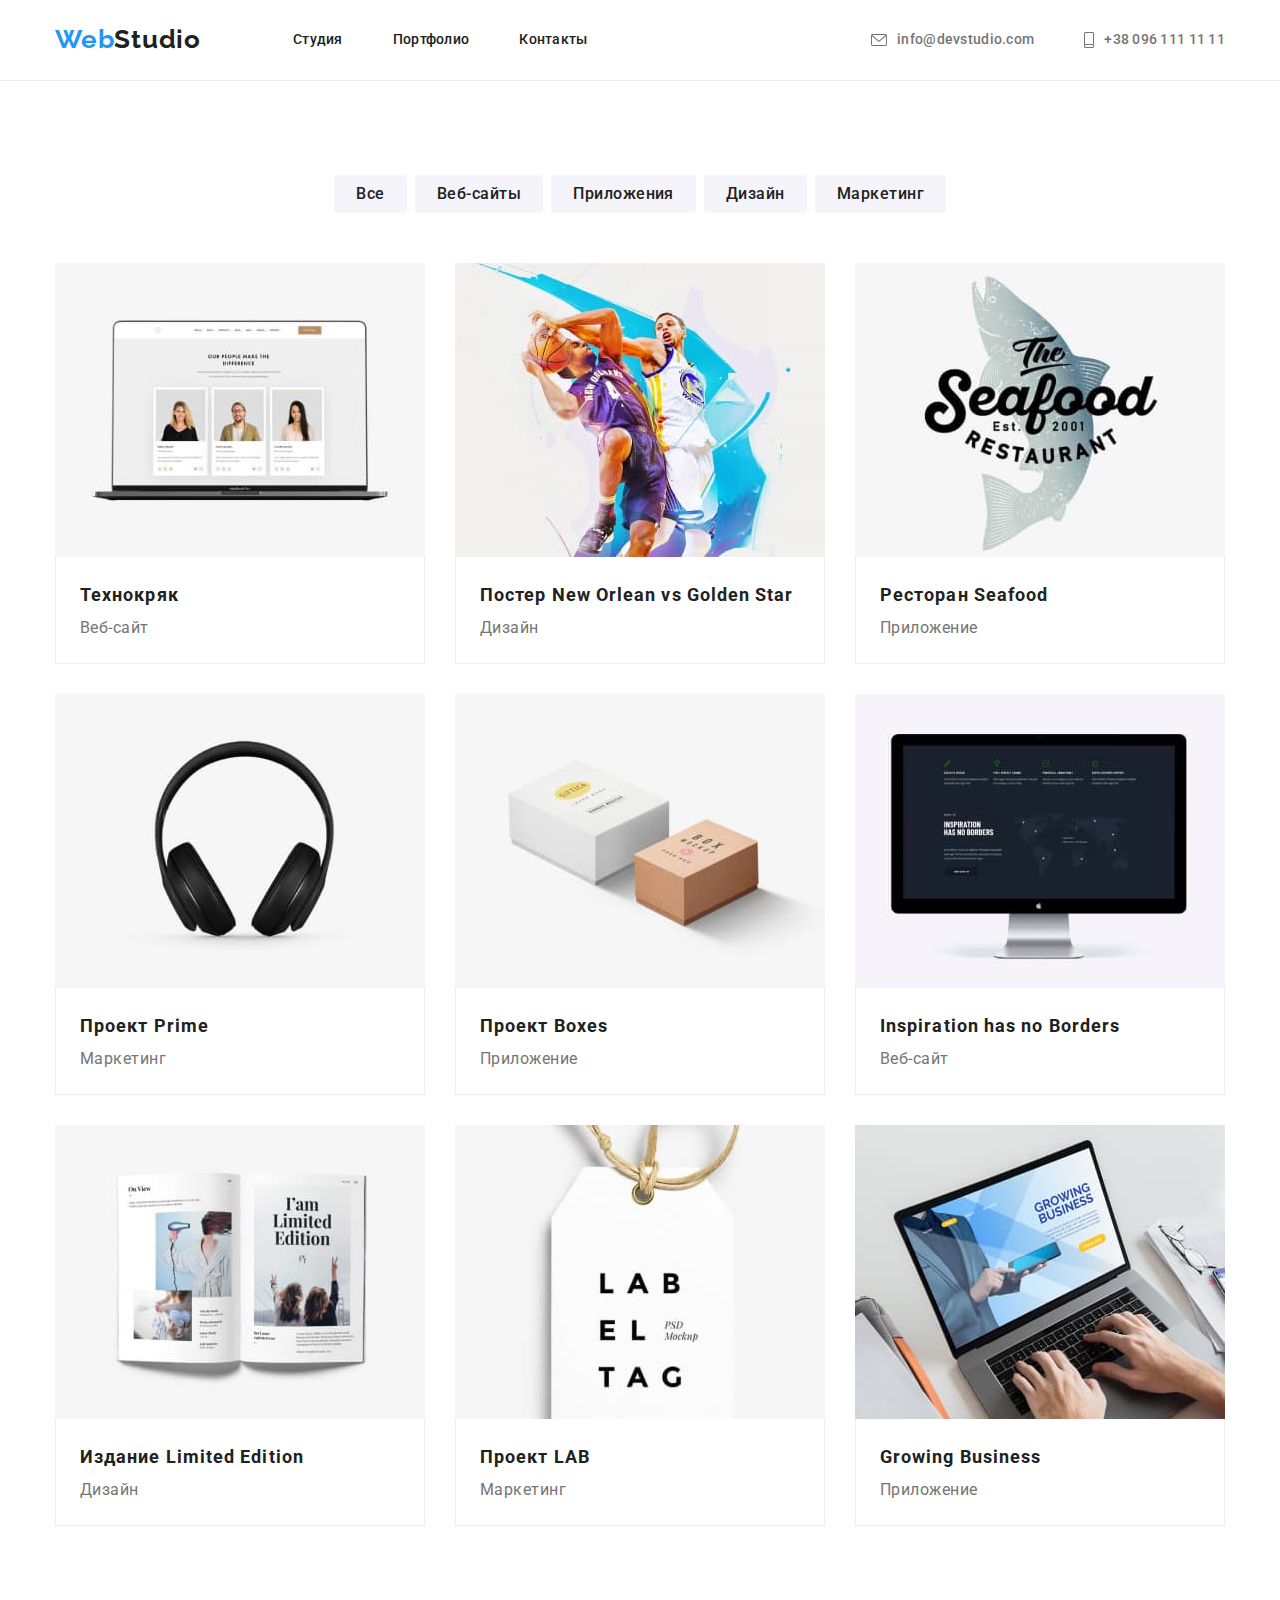
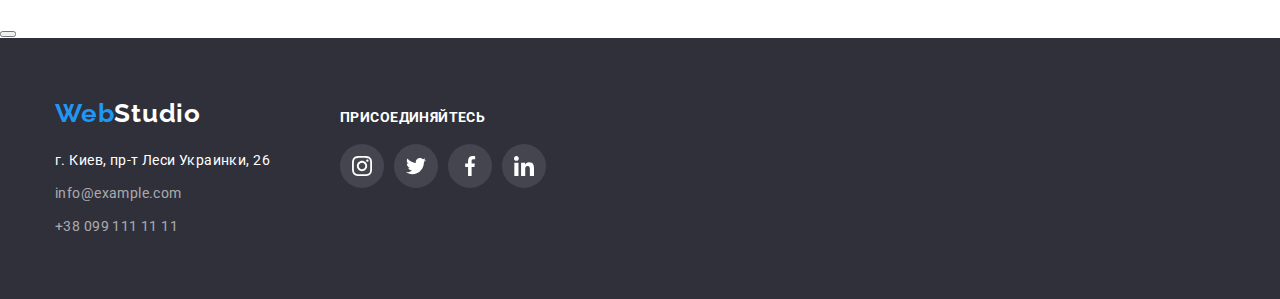
==== portfolio.html @ 3df32dc7 "работа с прошлых дз" ====
<!DOCTYPE html>
<html lang="ru">
<head>
    <meta charset="UTF-8">
    <meta http-equiv="X-UA-Compatible" content="IE=edge">
    <meta name="viewport" content="width=device-width, initial-scale=1.0">
    <title>Document</title>
    <link rel="preconnect" href="https://fonts.googleapis.com" />
    <link rel="preconnect" href="https://fonts.gstatic.com" crossorigin />
    <link
      href="https://fonts.googleapis.com/css2?family=Raleway:wght@700&family=Roboto:wght@400;500;700;900&display=swap"
      rel="stylesheet"
    />
    <link
      rel="stylesheet"
      href="https://cdnjs.cloudflare.com/ajax/libs/modern-normalize/1.1.0/modern-normalize.min.css"
    />
    <link rel="stylesheet" href="css/styles.css" />
</head>
<body>
   <!-- /* -------------------header-------------------------- */ -->
    <header class="header-main">
      <div class="container nav-pos">
        <nav class="list">
          <div class="nav-pos">
            <a href="index.html" lang="en" class="link logo1">
              Web<span class="link logo2">Studio</span>
            </a>
            <ul class="list nav-list">
              <li class="item">
                <a href="index.html" class="link main-link">Студия</a>
              </li>
              <li class="item">
                <a href="portfolio.html" class="link main-link">Портфолио</a>
              </li>
              <li class="item">
                <a href="" class="link main-link">Контакты</a>
              </li>
            </ul>
          </div>
        </nav>
        <ul class="nav-contacts list">
          <li class="item">
            <a class="link nav-mail" href="mailto:info@devstudio.com">
              <svg width="16px" height="20px" class="header-icon">
                <use href="./images/symbol-defs.svg#icon-mail"></use>
              </svg>
              info@devstudio.com</a
            >
          </li>
          <li class="item">
            <a class="link nav-phone" href="tel:+380961111111">
              <svg width="10px" height="16px" class="header-icon">
                <use href="./images/symbol-defs.svg#icon-phone"></use>
              </svg>
              +38 096 111 11 11</a
            >
          </li>
        </ul>
      </div>
    </header>
      <!-- /* -------------------main-------------------------- */ -->
      <main>
          <section class="section">
            <div class=" container">
              <h1 class="portfolio-header visually-hidden">Портфолио</h1>
              <ul class="list btn-list">
                  <li class="item">
                    <button type="button" class="help-btn">Все</button>
                  </li>
                  <li class="item">
                    <button type="button" class="help-btn">Веб-сайты</button>
                  </li>
                  <li class="item">
                    <button type="button" class="help-btn">Приложения</button>
                  </li>
                  <li class="item">
                    <button type="button" class="help-btn">Дизайн</button>
                  </li>
                  <li class="item">
                    <button type="button" class="help-btn">Маркетинг</button>
                  </li>
              </ul>
              <ul class="list help-card-list">
                  <li class="item">
                    <a href="">
                      <img src="images/service1.jpg" alt="Веб-сайт" width="370" class="image">
                      </a><div Class="help-card-align">
                      <h2 class="list-item-title">Технокряк</h2>
                    <p class="list-item-text">Веб-сайт</p> 
                  </div>
                  </li>
                  <li class="item">
                    <a href="">
                    <img src="images/service2.jpg" alt="Дизайн" width="370">
                    </a><div Class="help-card-align">
                    <h2 class="list-item-title">Постер New Orlean vs Golden Star</h2>
                    <p class="list-item-text">Дизайн</p>
                    </div>
                  </li> 
                  <li class="item">
                    <a href="">
                    <img src="images/service3.jpg" alt="Приложение" width="370">
                    </a><div Class="help-card-align">
                    <h2 class="list-item-title">Ресторан Seafood</h2>
                    <p class="list-item-text">Приложение</p>
                    </div>
                  </li> 
                  <li class="item">
                    <a href="">
                    <img src="images/service4.jpg" alt="Маркетинг" width="370">
                    </a><div Class="help-card-align">
                    <h2 class="list-item-title">Проект Prime</h2>
                    <p class="list-item-text">Маркетинг</p>
                    </div>
                  </li> 
                  <li class="item">
                    <a href="">
                    <img src="images/service5.jpg" alt="Приложение" width="370">
                    </a><div Class="help-card-align">
                    <h2 class="list-item-title">Проект Boxes</h2>
                    <p class="list-item-text">Приложение</p>
                    </div>
                    </li> 
                  <li class="item">
                    <a href="">
                    <img src="images/service6.jpg" alt="Веб-сайт" width="370">
                    </a><div Class="help-card-align">
                    <h2 class="list-item-title">Inspiration has no Borders</h2>
                    <p class="list-item-text">Веб-сайт</p>
                    </div>
                  </li> 
                  <li class="item">
                    <a href="">
                    <img src="images/service7.jpg" alt="Дизайн" width="370">
                    </a>
                    <div Class="help-card-align">
                    <h2 class="list-item-title">Издание Limited Edition</h2>
                    <p class="list-item-text">Дизайн</p>
                  </div>
                  </li> 
                  <li class="item">
                    <a href="">
                    <img src="images/service8.jpg" alt="Маркетинг" width="370">
                    </a>
                    <div Class="help-card-align">
                    <h2 class="list-item-title">Проект LAB</h2>
                    <p class="list-item-text">Маркетинг</p>
                    </div>
                  </li> 
                  <li class="item">
                    <a href="">
                    <img src="images/service9.jpg" alt="Приложение" width="370">
                    </a><div Class="help-card-align">
                    <h2 class="list-item-title">Growing Business</h2>
                    <p class="list-item-text">Приложение</p>
                    </div>
              </ul>
            </div>
          </section>
        <button type="button">
      </main>
      <!-- /* -------------------footer-------------------------- */ -->
      <footer class="footer">
      <div class="container footer-items">
        <div class="footer-inf">
          <a href="index.html" lang="en" class="link logo1">
            Web<span class="link logo3">Studio</span>
          </a>
          <address class="footer-address">
            <ul class="list address-margin">
              <li class="item">
                <p>г. Киев, пр-т Леси Украинки, 26</p>
              </li>
              <li class="item">
                <a class="footer-info link" href="mailto:info@example.com"
                  >info@example.com</a
                >
              </li>
              <li class="item">
                <a class="footer-info link" href="tel:+380991111111"
                  >+38 099 111 11 11</a
                >
              </li>
            </ul>
          </address>
        </div>
        <div>
          <h3 class="footer-social-title">ПРИСОЕДИНЯЙТЕСЬ</h3>
          <ul class="team-social social-list list">
            <li class="social-item">
              <a href="" class="social-link footer-social-link link">
                <svg class="social-icon" width="20px" height="20px">
                  <use href="./images/symbol-defs.svg#icon-instagram"></use>
                </svg>
              </a>
            </li>
            <li class="social-item">
              <a href="" class="social-link footer-social-link link">
                <svg class="social-icon" width="20px" height="20px">
                  <use href="./images/symbol-defs.svg#icon-twitter"></use>
                </svg>
              </a>
            </li>
            <li class="social-item">
              <a href="" class="social-link footer-social-link link">
                <svg class="social-icon" width="20px" height="20px">
                  <use href="./images/symbol-defs.svg#icon-facebook"></use>
                </svg>
              </a>
            </li>
            <li class="social-item">
              <a href="" class="social-link footer-social-link link">
                <svg class="social-icon" width="20px" height="20px">
                  <use href="./images/symbol-defs.svg#icon-linkedin"></use>
                </svg>
              </a>
            </li>
          </ul>
        </div>
      </div>
    </footer>
</body>
</html>
---- css/styles.css ----
:root {
  --accent-color: #2196f3;
  --main-title-color: #212121;
  --main-text-color: #757575;
  --main-background-color: #e5e5e5;
  --secondary-background-color: #2f303a;
  --thirdly-background-color: #f5f4fa;
  --icons-color: #afb1b8;
}

p,
h1,
h2,
h3,
h4,
h5,
h6 {
  margin: 0;
}

ul {
  margin: 0;
  padding: 0;
}

body {
  font-family: roboto, sans-serif;
  color: var(--main-text-color);
}

.list {
  padding: 0;
  margin: 0;
  list-style: none;
}

.link {
  text-decoration: none;
}

.section {
  padding-top: 94px;
  padding-bottom: 94px;
}

.padding0 {
  padding-top: 0;
}

/* -------------------header-------------------------- */

.header-main {
  border-bottom: 1px solid #ececec;
}

.nav {
  background-color: #ffffff;
}

.nav-list {
  display: flex;
  margin-left: 92px;
}

.nav-list .item:not(:last-child) {
  margin-right: 50px;
}

.container {
  width: 1200px;
  margin-left: auto;
  margin-right: auto;
  padding-left: 15px;
  padding-right: 15px;
}

.nav-pos {
  display: flex;
  align-items: center;
}

.logo1 {
  margin-top: 24px;
  margin-bottom: 25px;

  font-weight: bold;
  font-size: 26px;
  line-height: 1.19;
  letter-spacing: 0.03em;
  font-family: Raleway;
  font-style: normal;
  color: #2196f3;
}

.logo2 {
  font-weight: bold;
  font-size: 26px;
  line-height: 1.19;
  letter-spacing: 0.03em;
  font-family: Raleway;
  font-style: normal;
  color: var(--main-title-color);
}

.main-link {
  display: block;
  padding-top: 21px;
  padding-bottom: 21px;

  font-weight: 500;
  font-size: 14px;
  line-height: 1.14;
  letter-spacing: 0.02em;
  color: var(--main-title-color);
}

.main-link:hover,
.main-link:focus {
  color: var(--accent-color);
}

.nav-contacts {
  display: flex;
  margin-left: auto;
  justify-content: center;
  align-items: center;
}

.header-icon {
  margin-right: 10px;
}

.nav-contacts .item + .item {
  margin-left: 50px;
}

.nav-contacts .link {
  display: flex;
  fill: currentColor;
  vertical-align: middle;
  justify-content: center;
  align-items: center;
}

.nav-mail {
  font-weight: 500;
  font-size: 14px;
  line-height: 1.14;
  letter-spacing: 0.02em;
  color: var(--main-text-color);
}

.nav-mail:hover,
.nav-mail:focus {
  color: var(--accent-color);
}

.nav-phone {
  font-weight: 500;
  font-size: 14px;
  line-height: 1.14;
  letter-spacing: 0.02em;
  color: var(--main-text-color);
}

.nav-phone:hover,
.nav-phone:focus {
  color: var(--accent-color);
}

img {
  display: block;
  max-width: 100%;
  height: auto;
}

/* -------------------main-------------------------- */

.hero-section {
  text-align: center;
  padding-bottom: 210px;
  padding-top: 200px;
}

.overlay {
  max-width: 1600px;
  height: 600px;
  margin-left: auto;
  margin-right: auto;
  background-color: #c4c4c4;
  background-image: linear-gradient(
      to right,
      rgba(47, 48, 58, 0.4),
      rgba(47, 48, 58, 0.4)
    ),
    url("../images/hero-img.jpg");
  background-size: contain;
  background-repeat: no-repeat;
  background-position: center;
}

.hero {
  display: inline-block;
  max-width: 696px;
  font-weight: 900;
  font-size: 44px;
  line-height: 1.36;
  letter-spacing: 0.06em;
  text-transform: uppercase;
  color: white;
}

.main-btn {
  margin-top: 30px;
  margin-right: auto;
  margin-left: auto;
  border-radius: 4px;
  min-width: 200px;
  padding: 10px 32px;
  border: 0px;

  font-family: inherit;
  font-weight: bold;
  font-size: 16px;
  line-height: 1.87;
  display: flex;
  letter-spacing: 0.06em;
  color: white;
  background-color: var(--accent-color);
  cursor: pointer;
}

.main-btn:hover,
.main-btn:focus {
  box-shadow: 0px 4px 4px rgba(0, 0, 0, 0.15);
  border-radius: 4px;
}

.hero-section {
  background-color: var(--secondary-background-color);
}

.icon-box {
  display: flex;
  justify-content: center;
  align-items: center;
  margin-bottom: 30px;

  height: 120px;
  width: 270px;
  background-color: var(--thirdly-background-color);
  border-radius: 4px;
}

.icon-box svg {
  display: flex;
}

.section1 {
  display: flex;
  padding-bottom: 0;
}

.section1 .item {
  max-width: 270px;
}
.section1 .item:not(:last-child) {
  margin-right: 30px;
}

.section1-header {
  visibility: hidden;
}

.section1-title {
  font-weight: bold;
  font-size: 14px;
  line-height: 1.14;
  letter-spacing: 0.03em;
  text-transform: uppercase;
  color: var(--main-title-color);
}

.section1-text {
  margin-top: 10px;

  font-weight: normal;
  font-size: 14px;
  line-height: 1.75;
  letter-spacing: 0.03em;
}

.section2 {
  display: flex;
}

.section2 .item + .item {
  margin-left: 30px;
}

.section2-header {
  margin-bottom: 50px;

  font-weight: bold;
  font-size: 36px;
  line-height: 1.17;
  text-align: center;
  letter-spacing: 0.03em;
  color: var(--main-title-color);
}

.team {
  background-color: #f5f4fa;
}

.section3 {
  display: flex;
  align-items: center;
  margin-inline: auto;
}

.item-color {
  background-color: white;
}

.card-align {
  padding-top: 30px;
  padding-bottom: 30px;
}

.section3 .item {
  background: white;
  box-shadow: 0px 1px 3px rgb(0 0 0 / 12%), 0px 1px 1px rgb(0 0 0 / 14%),
    0px 2px 1px rgb(0 0 0 / 20%);
  border-radius: 0px 0px 4px 4px;
}

.section3 .item + .item {
  margin-left: 30px;
}

.section3-header {
  margin-bottom: 50px;
  text-align: center;

  font-weight: bold;
  font-size: 36px;
  line-height: 1.17;
  letter-spacing: 0.03em;
  color: var(--main-title-color);
}

.section3-title {
  text-align: center;
  margin-bottom: 10px;

  font-weight: 500;
  font-size: 16px;
  line-height: 1.19;
  letter-spacing: 0.03em;
  color: var(--main-title-color);
}

.section3-text {
  text-align: center;
  margin-bottom: 16px;

  font-weight: normal;
  font-size: 16px;
  line-height: 1.19;
  letter-spacing: 0.03em;
}

.social-list {
  display: flex;
  justify-content: center;
}

.social-item {
  width: 44px;
  height: 44px;
  margin-right: 10px;
}

.social-item:last-child {
  margin-right: 0px;
}

.social-link {
  width: 100%;
  height: 100%;
  display: block;
  border-radius: 50%;

  color: white;
  display: flex;
  align-items: center;
  justify-content: center;
}

.social-link:hover,
.social-link:focus {
  background-color: var(--accent-color);
}

.social-link:hover .social-icon,
.social-link:focus .social-icon {
  fill: currentColor;
}

.social-icon {
  width: 20px;
  height: 20px;
  fill: #afb1b8;
}

.visually-hidden {
  position: absolute;
  white-space: nowrap;
  width: 1px;
  height: 1px;
  overflow: hidden;
  border: 0;
  padding: 0;
  clip: rect(0 0 0 0);
  clip-path: inset(50%);
  margin: -1px;
}

.section4-header {
  margin-bottom: 50px;

  font-weight: bold;
  font-size: 36px;
  line-height: 1.17;
  text-align: center;
  letter-spacing: 0.03em;
  color: var(--main-title-color);
}

.company-list {
  display: flex;
  margin-right: auto;
  margin-left: auto;
}

.company-list .item {
  width: 170px;
  height: 92px;
  margin-right: 30px;
}

.company-icon {
  fill: #afb1b8;
}

.company-link {
  display: flex;
  justify-content: center;
  align-items: center;
  height: 92px;
  width: 170px;
  border: 1px solid var(--icons-color);
  border-radius: 4px;
  color: var(--icons-color);
}

.company-link:hover .company-icon,
.company-link:focus .company-icon {
  fill: var(--accent-color);
}

.company-link:hover,
.company-link:focus {
  border-color: var(--accent-color);
}

/* -------------------footer-------------------------- */

.logo3 {
  font-weight: bold;
  font-size: 26px;
  line-height: 1.19;
  letter-spacing: 0.03em;
  font-family: Raleway;
  font-style: normal;
  color: white;
}

.footer {
  background-color: var(--secondary-background-color);
  padding-top: 60px;
  padding-bottom: 60px;
}

.footer-address {
  margin-top: 20px;
  font-weight: normal;
  font-size: 14px;
  line-height: 1.71;
  letter-spacing: 0.03em;
  font-style: normal;
  color: white;
}
.address-margin .item + .item {
  margin-top: 9px;
}

.footer-info {
  font-weight: normal;
  font-size: 14px;
  line-height: 1.71;
  letter-spacing: 0.03em;
  font-style: normal;
  color: rgba(255, 255, 255, 0.6);
}

/* -------------------portfolio-------------------------- */

.portfolio-header {
  visibility: hidden;
}

.btn-list {
  display: flex;
  margin-bottom: 50px;
  justify-content: center;
  align-items: center;
}

.btn-list .item + .item {
  margin-left: 8px;
}

.help-btn {
  padding: 6px 22px;
  min-width: 73px;
  border-radius: 4px;
  border: 0;

  font-family: inherit;
  font-weight: 500;
  font-size: 16px;
  line-height: 1.62;
  text-align: center;
  letter-spacing: 0.03em;
  cursor: pointer;
  color: var(--main-title-color);
  background-color: #f5f4fa;
}

.help-btn:hover,
.help-btn:focus {
  box-shadow: 0px 3px 1px rgba(0, 0, 0, 0.1), 0px 1px 2px rgba(0, 0, 0, 0.08),
    0px 2px 2px rgba(0, 0, 0, 0.12);

  font-family: inherit;
  color: white;
  background-color: var(--accent-color);
}

.list-item-title {
  font-weight: bold;
  font-size: 18px;
  line-height: 2;
  letter-spacing: 0.06em;
  color: var(--main-title-color);
}

.list-item-text {
  margin-top: 4x;

  font-weight: normal;
  font-size: 16px;
  line-height: 1.87;
  letter-spacing: 0.03em;
}

.help-card-align {
  padding-top: 20px;
  padding-bottom: 20px;
  padding-left: 24px;
  padding-right: 24px;
  border-right: 1px solid #eeeeee;
  border-bottom: 1px solid #eeeeee;
  border-left: 1px solid #eeeeee;
}
.help-card-list .item:hover,
.help-card-list .item:focus {
  box-shadow: 0px 1px 1px rgb(0 0 0 / 12%), 0px 4px 4px rgb(0 0 0 / 6%),
    1px 4px 6px rgb(0 0 0 / 16%);
  cursor: pointer;
}

.help-card-list {
  display: flex;
  flex-wrap: wrap;
}

.help-card-list img {
  display: block;
}

.help-card-list .item {
  margin-right: 30px;
  margin-bottom: 30px;
  background: var(--primary-title-color);

  border-radius: 0px 0px 4px 4px;
}

.help-card-list .item:nth-child(3n) {
  margin-right: 0px;
}

.help-card-list .item:nth-child(n + 7) {
  margin-bottom: 0;
}

.footer-social-title {
  font-size: 14px;
  line-height: 1.14;
  line-height: 100%;
  text-align: Left;
  vertical-align: Top;
  letter-spacing: 0.03em;
  color: #ffffff;
  margin-bottom: 20px;
}

.footer-items {
  display: flex;
  align-items: baseline;
}

.footer-inf {
  margin-right: 70px;
}

.footer-social-link {
  background-color: rgba(255, 255, 255, 0.1);
}

.footer-social-link .social-icon {
  fill: white;
}
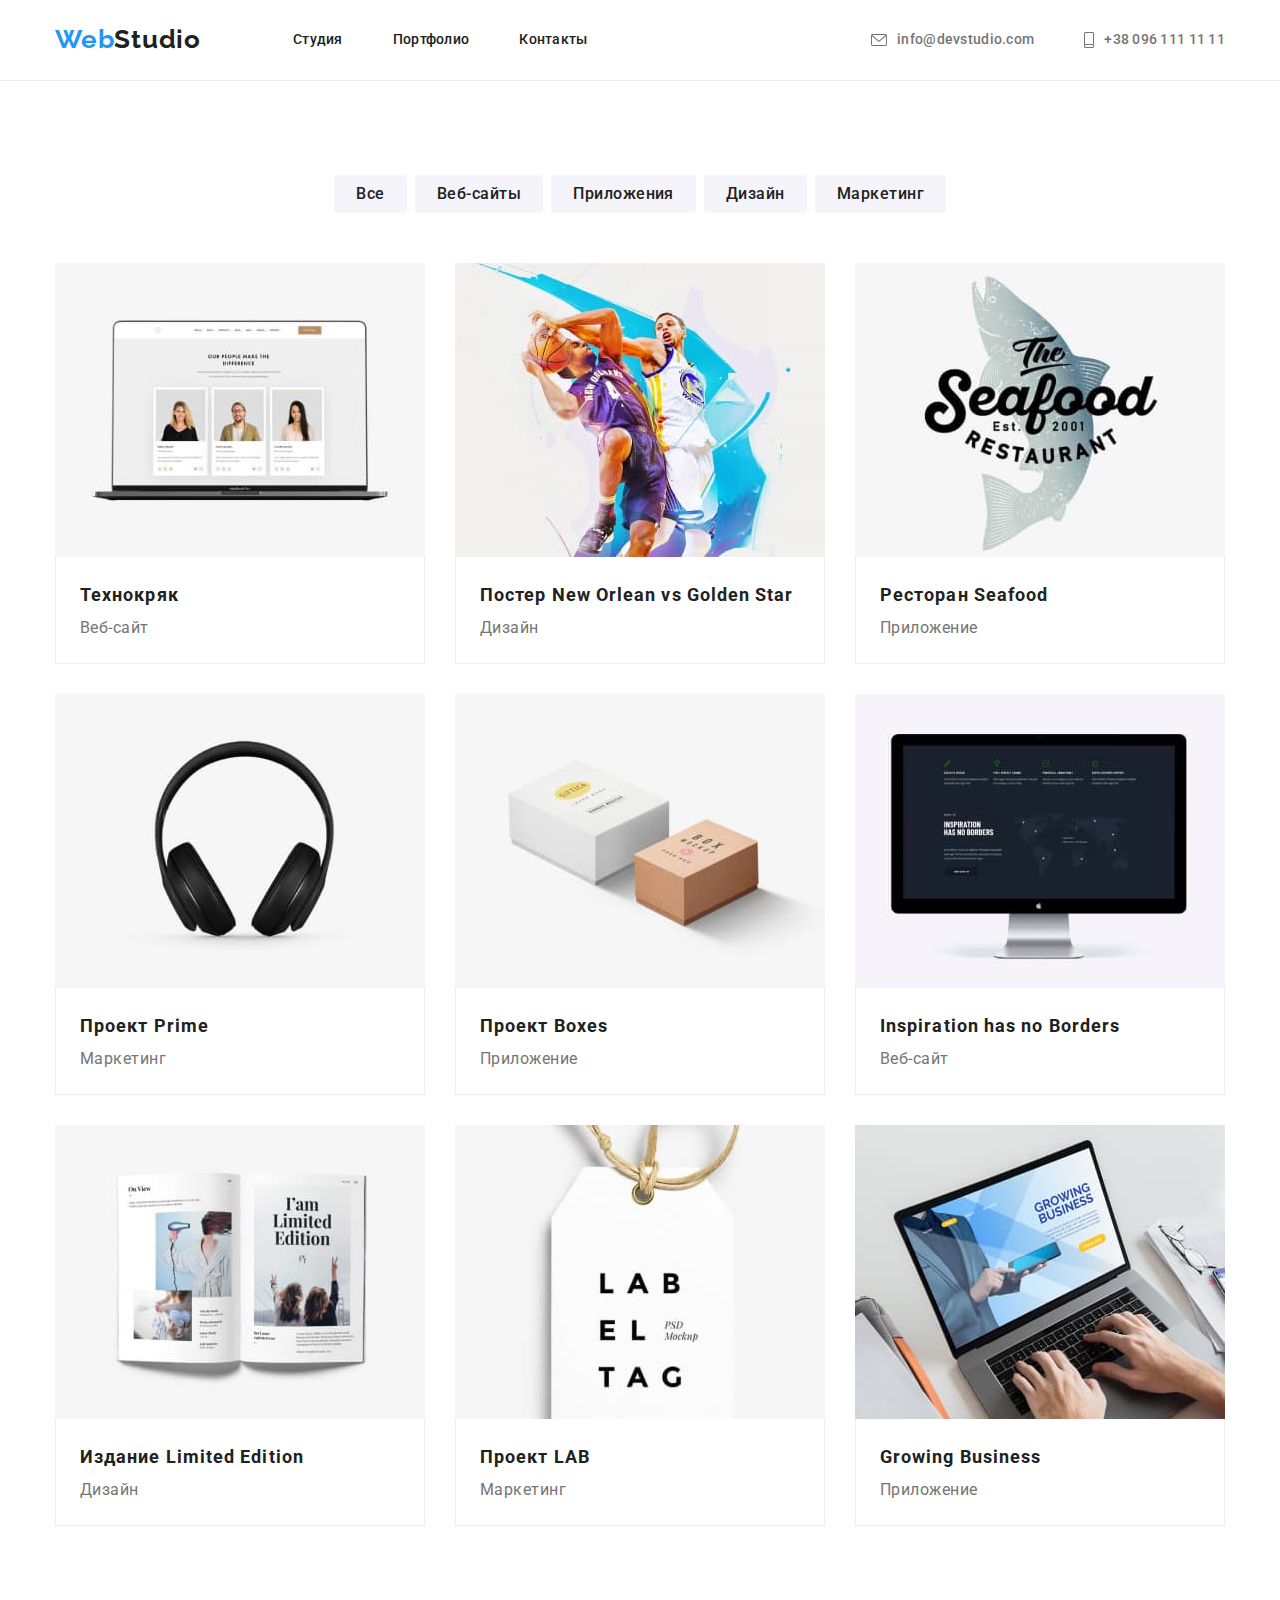
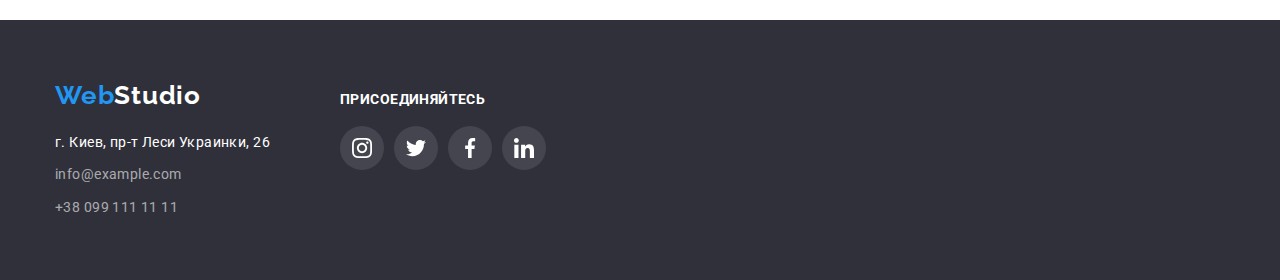
==== commit 067b130d: "дз5" ====
--- a/portfolio.html
+++ b/portfolio.html
@@ -1,9 +1,9 @@
 <!DOCTYPE html>
 <html lang="ru">
-<head>
-    <meta charset="UTF-8">
-    <meta http-equiv="X-UA-Compatible" content="IE=edge">
-    <meta name="viewport" content="width=device-width, initial-scale=1.0">
+  <head>
+    <meta charset="UTF-8" />
+    <meta http-equiv="X-UA-Compatible" content="IE=edge" />
+    <meta name="viewport" content="width=device-width, initial-scale=1.0" />
     <title>Document</title>
     <link rel="preconnect" href="https://fonts.googleapis.com" />
     <link rel="preconnect" href="https://fonts.gstatic.com" crossorigin />
@@ -16,9 +16,9 @@
       href="https://cdnjs.cloudflare.com/ajax/libs/modern-normalize/1.1.0/modern-normalize.min.css"
     />
     <link rel="stylesheet" href="css/styles.css" />
-</head>
-<body>
-   <!-- /* -------------------header-------------------------- */ -->
+  </head>
+  <body>
+    <!-- /* -------------------header-------------------------- */ -->
     <header class="header-main">
       <div class="container nav-pos">
         <nav class="list">
@@ -59,109 +59,211 @@
         </ul>
       </div>
     </header>
-      <!-- /* -------------------main-------------------------- */ -->
-      <main>
-          <section class="section">
-            <div class=" container">
-              <h1 class="portfolio-header visually-hidden">Портфолио</h1>
-              <ul class="list btn-list">
-                  <li class="item">
-                    <button type="button" class="help-btn">Все</button>
-                  </li>
-                  <li class="item">
-                    <button type="button" class="help-btn">Веб-сайты</button>
-                  </li>
-                  <li class="item">
-                    <button type="button" class="help-btn">Приложения</button>
-                  </li>
-                  <li class="item">
-                    <button type="button" class="help-btn">Дизайн</button>
-                  </li>
-                  <li class="item">
-                    <button type="button" class="help-btn">Маркетинг</button>
-                  </li>
-              </ul>
-              <ul class="list help-card-list">
-                  <li class="item">
-                    <a href="">
-                      <img src="images/service1.jpg" alt="Веб-сайт" width="370" class="image">
-                      </a><div Class="help-card-align">
-                      <h2 class="list-item-title">Технокряк</h2>
-                    <p class="list-item-text">Веб-сайт</p> 
-                  </div>
-                  </li>
-                  <li class="item">
-                    <a href="">
-                    <img src="images/service2.jpg" alt="Дизайн" width="370">
-                    </a><div Class="help-card-align">
-                    <h2 class="list-item-title">Постер New Orlean vs Golden Star</h2>
-                    <p class="list-item-text">Дизайн</p>
-                    </div>
-                  </li> 
-                  <li class="item">
-                    <a href="">
-                    <img src="images/service3.jpg" alt="Приложение" width="370">
-                    </a><div Class="help-card-align">
-                    <h2 class="list-item-title">Ресторан Seafood</h2>
-                    <p class="list-item-text">Приложение</p>
-                    </div>
-                  </li> 
-                  <li class="item">
-                    <a href="">
-                    <img src="images/service4.jpg" alt="Маркетинг" width="370">
-                    </a><div Class="help-card-align">
-                    <h2 class="list-item-title">Проект Prime</h2>
-                    <p class="list-item-text">Маркетинг</p>
-                    </div>
-                  </li> 
-                  <li class="item">
-                    <a href="">
-                    <img src="images/service5.jpg" alt="Приложение" width="370">
-                    </a><div Class="help-card-align">
-                    <h2 class="list-item-title">Проект Boxes</h2>
-                    <p class="list-item-text">Приложение</p>
-                    </div>
-                    </li> 
-                  <li class="item">
-                    <a href="">
-                    <img src="images/service6.jpg" alt="Веб-сайт" width="370">
-                    </a><div Class="help-card-align">
-                    <h2 class="list-item-title">Inspiration has no Borders</h2>
-                    <p class="list-item-text">Веб-сайт</p>
-                    </div>
-                  </li> 
-                  <li class="item">
-                    <a href="">
-                    <img src="images/service7.jpg" alt="Дизайн" width="370">
-                    </a>
-                    <div Class="help-card-align">
-                    <h2 class="list-item-title">Издание Limited Edition</h2>
-                    <p class="list-item-text">Дизайн</p>
-                  </div>
-                  </li> 
-                  <li class="item">
-                    <a href="">
-                    <img src="images/service8.jpg" alt="Маркетинг" width="370">
-                    </a>
-                    <div Class="help-card-align">
-                    <h2 class="list-item-title">Проект LAB</h2>
-                    <p class="list-item-text">Маркетинг</p>
-                    </div>
-                  </li> 
-                  <li class="item">
-                    <a href="">
-                    <img src="images/service9.jpg" alt="Приложение" width="370">
-                    </a><div Class="help-card-align">
-                    <h2 class="list-item-title">Growing Business</h2>
-                    <p class="list-item-text">Приложение</p>
-                    </div>
-              </ul>
-            </div>
-          </section>
-        <button type="button">
-      </main>
-      <!-- /* -------------------footer-------------------------- */ -->
-      <footer class="footer">
+    <!-- /* -------------------main-------------------------- */ -->
+    <main>
+      <section class="section">
+        <div class="container">
+          <h1 class="portfolio-header visually-hidden">Портфолио</h1>
+          <ul class="list btn-list">
+            <li class="item">
+              <button type="button" class="help-btn">Все</button>
+            </li>
+            <li class="item">
+              <button type="button" class="help-btn">Веб-сайты</button>
+            </li>
+            <li class="item">
+              <button type="button" class="help-btn">Приложения</button>
+            </li>
+            <li class="item">
+              <button type="button" class="help-btn">Дизайн</button>
+            </li>
+            <li class="item">
+              <button type="button" class="help-btn">Маркетинг</button>
+            </li>
+          </ul>
+          <ul class="list help-card-list">
+            <li class="item">
+              <a href="" class="link help-box-link">
+                <div class="help-box-align">
+                  <img
+                    src="images/service1.jpg"
+                    alt="Веб-сайт"
+                    width="370"
+                    class="image"
+                  />
+                  <p class="service-box-text">
+                    Технокряк это современная площадка распространения
+                    коронавируса. Компании используют эту платформу для
+                    цифрового шпионажа и атак на защищённые сервера конкурентов.
+                  </p>
+                </div>
+                <div class="help-card-align">
+                  <h2 class="list-item-title">Технокряк</h2>
+                  <p class="list-item-text">Веб-сайт</p>
+                </div>
+              </a>
+            </li>
+            <li class="item">
+              <a href="" class="link help-box-link">
+                <div class="help-box-align">
+                  <img src="images/service2.jpg" alt="Дизайн" width="370" />
+                  <p class="service-box-text">
+                    Lorem ipsum dolor sit amet consectetur adipisicing elit. Eum
+                    recusandae dolorem provident pariatur nihil voluptate ipsam
+                    corrupti, molestiae neque. Similique cum modi suscipit
+                    debitis, voluptatibus ducimus architecto, est quidem
+                    blanditiis, corporis sed explicabo ea. Aliquam eveniet ab
+                    amet id blanditiis.
+                  </p>
+                </div>
+                <div class="help-card-align">
+                  <h2 class="list-item-title">
+                    Постер New Orlean vs Golden Star
+                  </h2>
+                  <p class="list-item-text">Дизайн</p>
+                </div>
+              </a>
+            </li>
+            <li class="item">
+              <a href="" class="link help-box-link">
+                <div class="help-box-align">
+                  <img src="images/service3.jpg" alt="Приложение" width="370" />
+                  <p class="service-box-text">
+                    Lorem ipsum dolor sit amet consectetur adipisicing elit. Eum
+                    recusandae dolorem provident pariatur nihil voluptate ipsam
+                    corrupti, molestiae neque. Similique cum modi suscipit
+                    debitis, voluptatibus ducimus architecto, est quidem
+                    blanditiis, corporis sed explicabo ea. Aliquam eveniet ab
+                    amet id blanditiis.
+                  </p>
+                </div>
+                <div class="help-card-align">
+                  <h2 class="list-item-title">Ресторан Seafood</h2>
+                  <p class="list-item-text">Приложение</p>
+                </div>
+              </a>
+            </li>
+            <li class="item">
+              <a href="" class="link help-box-link">
+                <div class="help-box-align">
+                  <img src="images/service4.jpg" alt="Маркетинг" width="370" />
+                  <p class="service-box-text">
+                    Lorem ipsum dolor sit amet consectetur adipisicing elit. Eum
+                    recusandae dolorem provident pariatur nihil voluptate ipsam
+                    corrupti, molestiae neque. Similique cum modi suscipit
+                    debitis, voluptatibus ducimus architecto, est quidem
+                    blanditiis, corporis sed explicabo ea. Aliquam eveniet ab
+                    amet id blanditiis.
+                  </p>
+                </div>
+                <div class="help-card-align">
+                  <h2 class="list-item-title">Проект Prime</h2>
+                  <p class="list-item-text">Маркетинг</p>
+                </div>
+              </a>
+            </li>
+            <li class="item">
+              <a href="" class="link help-box-link">
+                <div class="help-box-align">
+                  <img src="images/service5.jpg" alt="Приложение" width="370" />
+                  <p class="service-box-text">
+                    Lorem ipsum dolor sit amet consectetur adipisicing elit. Eum
+                    recusandae dolorem provident pariatur nihil voluptate ipsam
+                    corrupti, molestiae neque. Similique cum modi suscipit
+                    debitis, voluptatibus ducimus architecto, est quidem
+                    blanditiis, corporis sed explicabo ea. Aliquam eveniet ab
+                    amet id blanditiis.
+                  </p>
+                </div>
+                <div class="help-card-align">
+                  <h2 class="list-item-title">Проект Boxes</h2>
+                  <p class="list-item-text">Приложение</p>
+                </div>
+              </a>
+            </li>
+            <li class="item">
+              <a href="" class="link help-box-link">
+                <div class="help-box-align">
+                  <img src="images/service6.jpg" alt="Веб-сайт" width="370" />
+                  <p class="service-box-text">
+                    Lorem ipsum dolor sit amet consectetur adipisicing elit. Eum
+                    recusandae dolorem provident pariatur nihil voluptate ipsam
+                    corrupti, molestiae neque. Similique cum modi suscipit
+                    debitis, voluptatibus ducimus architecto, est quidem
+                    blanditiis, corporis sed explicabo ea. Aliquam eveniet ab
+                    amet id blanditiis.
+                  </p>
+                </div>
+                <div class="help-card-align">
+                  <h2 class="list-item-title">Inspiration has no Borders</h2>
+                  <p class="list-item-text">Веб-сайт</p>
+                </div>
+              </a>
+            </li>
+            <li class="item">
+              <a href="" class="link help-box-link">
+                <div class="help-box-align">
+                  <img src="images/service7.jpg" alt="Дизайн" width="370" />
+                  <p class="service-box-text">
+                    Lorem ipsum dolor sit amet consectetur adipisicing elit. Eum
+                    recusandae dolorem provident pariatur nihil voluptate ipsam
+                    corrupti, molestiae neque. Similique cum modi suscipit
+                    debitis, voluptatibus ducimus architecto, est quidem
+                    blanditiis, corporis sed explicabo ea. Aliquam eveniet ab
+                    amet id blanditiis.
+                  </p>
+                </div>
+                <div class="help-card-align">
+                  <h2 class="list-item-title">Издание Limited Edition</h2>
+                  <p class="list-item-text">Дизайн</p>
+                </div>
+              </a>
+            </li>
+            <li class="item">
+              <a href="" class="link help-box-link">
+                <div class="help-box-align">
+                  <img src="images/service8.jpg" alt="Маркетинг" width="370" />
+                  <p class="service-box-text">
+                    Lorem ipsum dolor sit amet consectetur adipisicing elit. Eum
+                    recusandae dolorem provident pariatur nihil voluptate ipsam
+                    corrupti, molestiae neque. Similique cum modi suscipit
+                    debitis, voluptatibus ducimus architecto, est quidem
+                    blanditiis, corporis sed explicabo ea. Aliquam eveniet ab
+                    amet id blanditiis.
+                  </p>
+                </div>
+
+                <div class="help-card-align">
+                  <h2 class="list-item-title">Проект LAB</h2>
+                  <p class="list-item-text">Маркетинг</p>
+                </div>
+              </a>
+            </li>
+            <li class="item">
+              <a href="" class="link help-box-link">
+                <div class="help-box-align">
+                  <img src="images/service9.jpg" alt="Приложение" width="370" />
+                  <p class="service-box-text">
+                    Lorem ipsum dolor sit amet consectetur adipisicing elit. Eum
+                    recusandae dolorem provident pariatur nihil voluptate ipsam
+                    corrupti, molestiae neque. Similique cum modi suscipit
+                    debitis, voluptatibus ducimus architecto, est quidem
+                    blanditiis, corporis sed explicabo ea. Aliquam eveniet ab
+                    amet id blanditiis.
+                  </p>
+                </div>
+                <div class="help-card-align">
+                  <h2 class="list-item-title">Growing Business</h2>
+                  <p class="list-item-text">Приложение</p>
+                </div>
+              </a>
+            </li>
+          </ul>
+        </div>
+      </section>
+    </main>
+    <!-- /* -------------------footer-------------------------- */ -->
+    <footer class="footer">
       <div class="container footer-items">
         <div class="footer-inf">
           <a href="index.html" lang="en" class="link logo1">
@@ -220,5 +322,5 @@
         </div>
       </div>
     </footer>
-</body>
-</html>+  </body>
+</html>
--- a/css/styles.css
+++ b/css/styles.css
@@ -47,6 +47,12 @@
   padding-top: 0;
 }
 
+.hover-animation {
+  transition-property: transform;
+  transition-duration: 250ms;
+  transition-timing-function: cubic-bezier(0.4, 0, 0.2, 1);
+}
+
 /* -------------------header-------------------------- */
 
 .header-main {
@@ -60,6 +66,12 @@
 .nav-list {
   display: flex;
   margin-left: 92px;
+}
+
+.link {
+  transition-property: color, fill, background-color, border;
+  transition-duration: 250ms;
+  transition-timing-function: cubic-bezier(0.4, 0, 0.2, 1);
 }
 
 .nav-list .item:not(:last-child) {
@@ -294,6 +306,10 @@
   display: flex;
 }
 
+.section2 .item {
+  position: relative;
+}
+
 .section2 .item + .item {
   margin-left: 30px;
 }
@@ -307,6 +323,26 @@
   text-align: center;
   letter-spacing: 0.03em;
   color: var(--main-title-color);
+}
+
+.about-us-text {
+  font-weight: 700;
+  font-size: 14px;
+  line-height: 1.14;
+  letter-spacing: 0.03em;
+  text-transform: uppercase;
+  color: white;
+}
+
+.about-us-box {
+  display: flex;
+  width: 100%;
+  height: 70px;
+  justify-content: center;
+  align-items: center;
+  position: absolute;
+  bottom: 0;
+  background: rgba(47, 48, 58, 0.8);
 }
 
 .team {
@@ -452,6 +488,9 @@
 
 .company-icon {
   fill: #afb1b8;
+  transition-property: color, fill;
+  transition-duration: 250ms;
+  transition-timing-function: cubic-bezier(0.4, 0, 0.2, 1);
 }
 
 .company-link {
@@ -537,7 +576,6 @@
   min-width: 73px;
   border-radius: 4px;
   border: 0;
-
   font-family: inherit;
   font-weight: 500;
   font-size: 16px;
@@ -547,6 +585,10 @@
   cursor: pointer;
   color: var(--main-title-color);
   background-color: #f5f4fa;
+
+  transition-property: color, background-color, box-shadow;
+  transition-duration: 250ms;
+  transition-timing-function: cubic-bezier(0.4, 0, 0.2, 1);
 }
 
 .help-btn:hover,
@@ -570,6 +612,7 @@
 .list-item-text {
   margin-top: 4x;
 
+  color: #757575;
   font-weight: normal;
   font-size: 16px;
   line-height: 1.87;
@@ -592,9 +635,38 @@
   cursor: pointer;
 }
 
+.help-box-link:hover .service-box-text {
+  transform: translateY(-100%);
+}
+
 .help-card-list {
   display: flex;
   flex-wrap: wrap;
+}
+
+.help-card-list .link {
+  display: block;
+  transition: transform 250ms cubic-bezier(0.4, 0, 0.2, 1);
+}
+
+.service-box-text {
+  padding: 63 px 24 px;
+  width: 100%;
+  height: 100%;
+  position: absolute;
+  top: 100%;
+  left: 0;
+  font-size: 18px;
+  line-height: 1.56;
+  letter-spacing: 0.03em;
+  color: white;
+  background-color: rgba(33, 150, 243, 0.9);
+  transition: transform 250ms cubic-bezier(0.47, 0, 0.745, 0.715);
+}
+
+.help-box-align {
+  position: relative;
+  overflow: hidden;
 }
 
 .help-card-list img {
@@ -607,6 +679,9 @@
   background: var(--primary-title-color);
 
   border-radius: 0px 0px 4px 4px;
+  transition-property: box-shadow;
+  transition-duration: 250ms;
+  transition-timing-function: cubic-bezier(0.4, 0, 0.2, 1);
 }
 
 .help-card-list .item:nth-child(3n) {
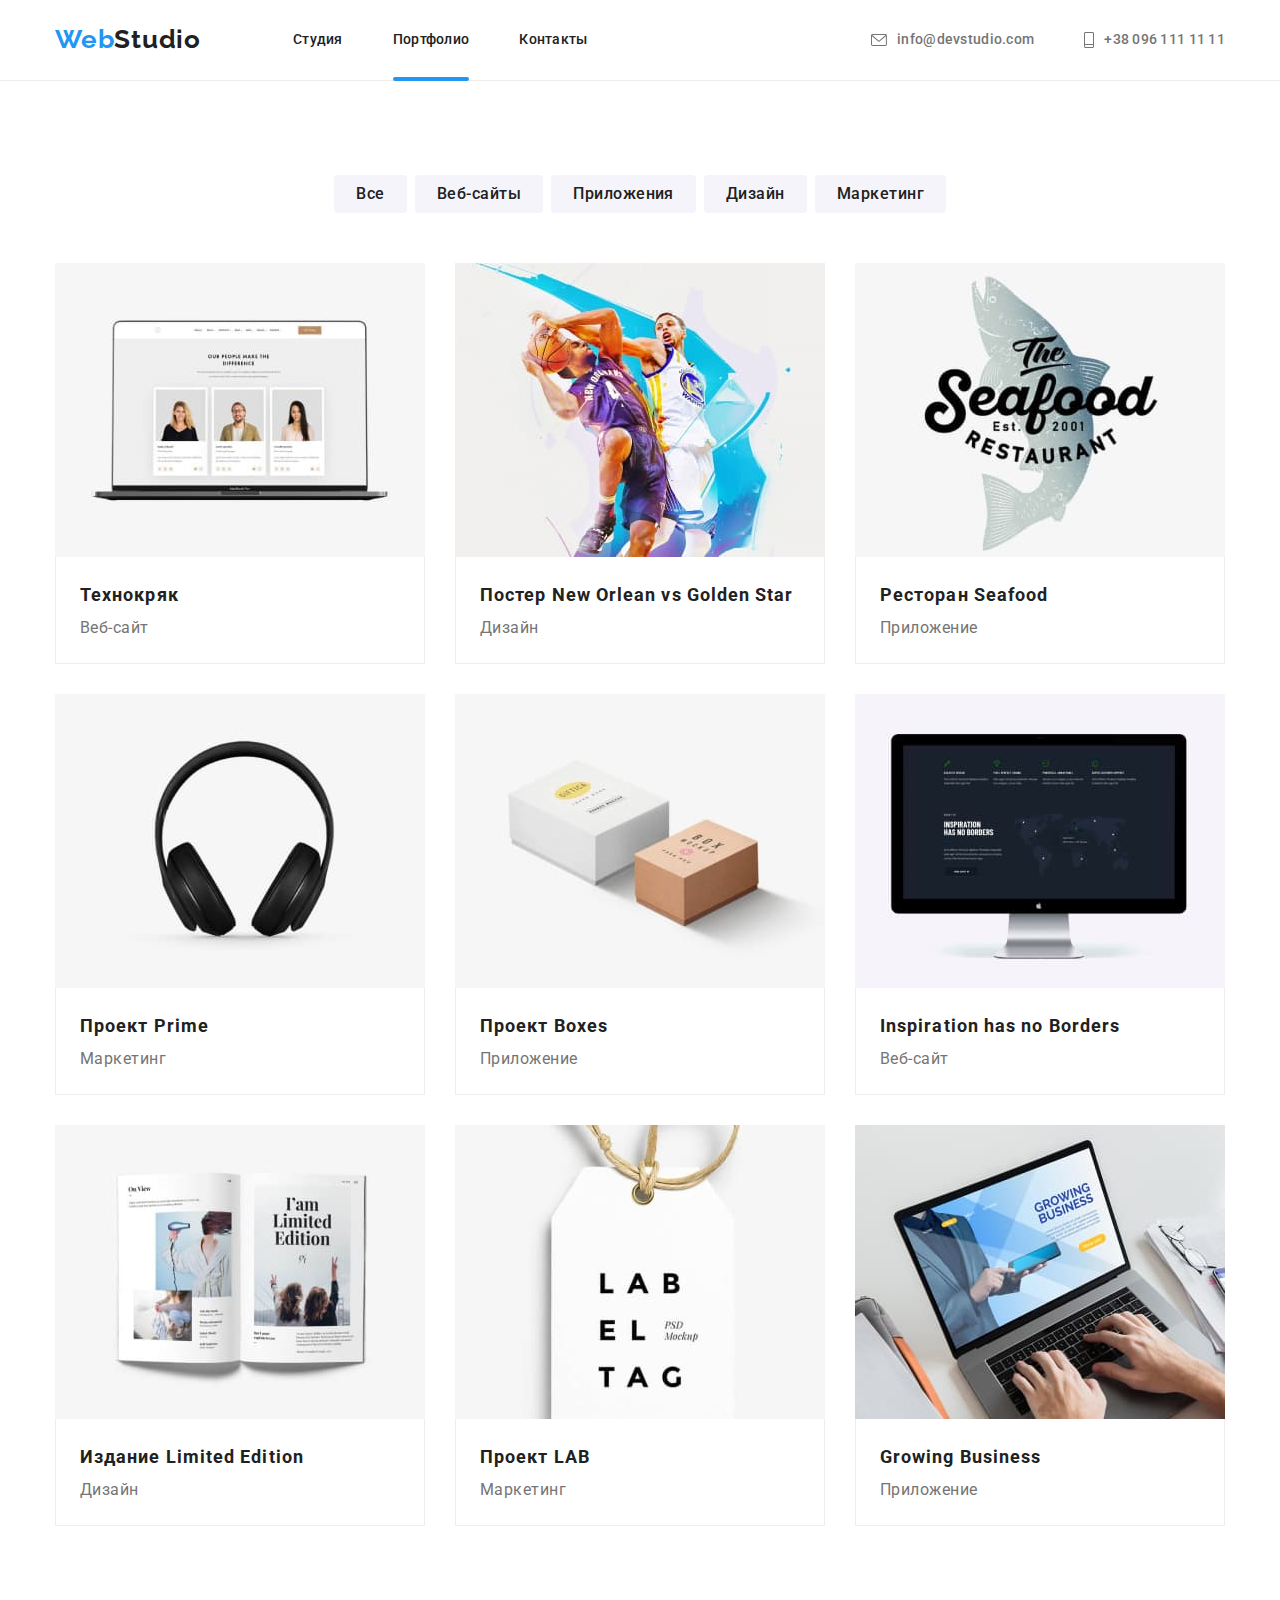
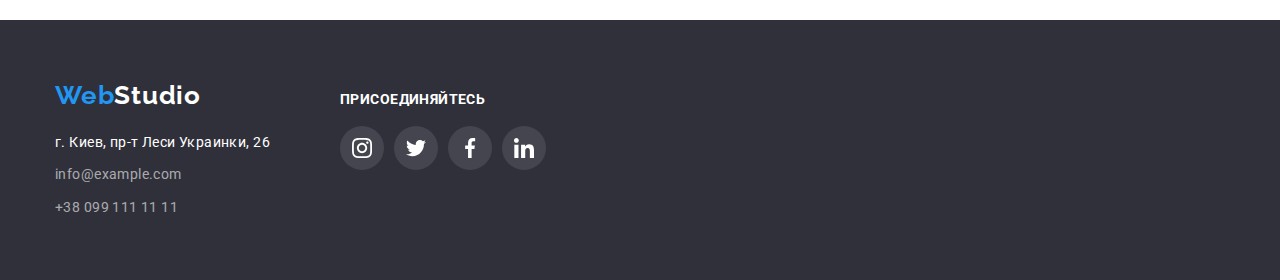
==== commit ef072124: "дз5" ====
--- a/portfolio.html
+++ b/portfolio.html
@@ -31,7 +31,9 @@
                 <a href="index.html" class="link main-link">Студия</a>
               </li>
               <li class="item">
-                <a href="portfolio.html" class="link main-link">Портфолио</a>
+                <a href="portfolio.html" class="link main-link current"
+                  >Портфолио</a
+                >
               </li>
               <li class="item">
                 <a href="" class="link main-link">Контакты</a>
--- a/css/styles.css
+++ b/css/styles.css
@@ -51,6 +51,22 @@
   transition-property: transform;
   transition-duration: 250ms;
   transition-timing-function: cubic-bezier(0.4, 0, 0.2, 1);
+}
+
+.main-link {
+  position: relative;
+}
+
+.main-link.current::after {
+  content: "";
+  display: block;
+  width: 100%;
+  height: 4px;
+  border-radius: 2px;
+  position: absolute;
+  bottom: -1px;
+  background-color: var(--accent-color);
+  bottom: -12px;
 }
 
 /* -------------------header-------------------------- */
@@ -240,6 +256,7 @@
   color: white;
   background-color: var(--accent-color);
   cursor: pointer;
+  transition: background-color 250ms cubic-bezier(0.4, 0, 0.2, 1);
 }
 
 .main-btn:hover,
@@ -639,6 +656,10 @@
   transform: translateY(-100%);
 }
 
+.service-box-text {
+  overflow-y: scroll;
+}
+
 .help-card-list {
   display: flex;
   flex-wrap: wrap;
@@ -650,7 +671,7 @@
 }
 
 .service-box-text {
-  padding: 63 px 24 px;
+  padding: 63px 24px;
   width: 100%;
   height: 100%;
   position: absolute;
@@ -719,3 +740,49 @@
 .footer-social-link .social-icon {
   fill: white;
 }
+
+.modal {
+  position: absolute;
+  width: 528px;
+  height: 581px;
+  top: 50%;
+  left: 50%;
+  transform: translate(-50%, -50%) scale(1);
+  background-color: white;
+  box-shadow: 0px 1px 3px rgb(0 0 0 / 12%), 0px 1px 1px rgb(0 0 0 / 14%),
+    0px 2px 1px rgb(0 0 0 / 20%);
+  border-radius: 4px;
+  transition: transform 500ms cubic-bezier(0.4, 0, 0.2, 1);
+}
+
+.backdrop {
+  width: 100vw;
+  height: 100vh;
+  position: fixed;
+  top: 0;
+  background: rgba(0, 0, 0, 0.2);
+  transition: visibility 500ms cubic-bezier(0.4, 0, 0.2, 1),
+    opacity 1000ms cubic-bezier(0.4, 0, 0.2, 1);
+}
+
+.modal-btn {
+  display: flex;
+  display: block;
+  justify-items: center;
+  align-items: center;
+  width: 30px;
+  height: 30px;
+
+  position: absolute;
+  top: 8px;
+  right: 8px;
+  border: 1px solid rgba(0, 0, 0, 0.1);
+  border-radius: 50%;
+  background-color: inherit;
+}
+
+.is-hidden {
+  visibility: hidden;
+  opacity: 0;
+  pointer-events: none;
+}
